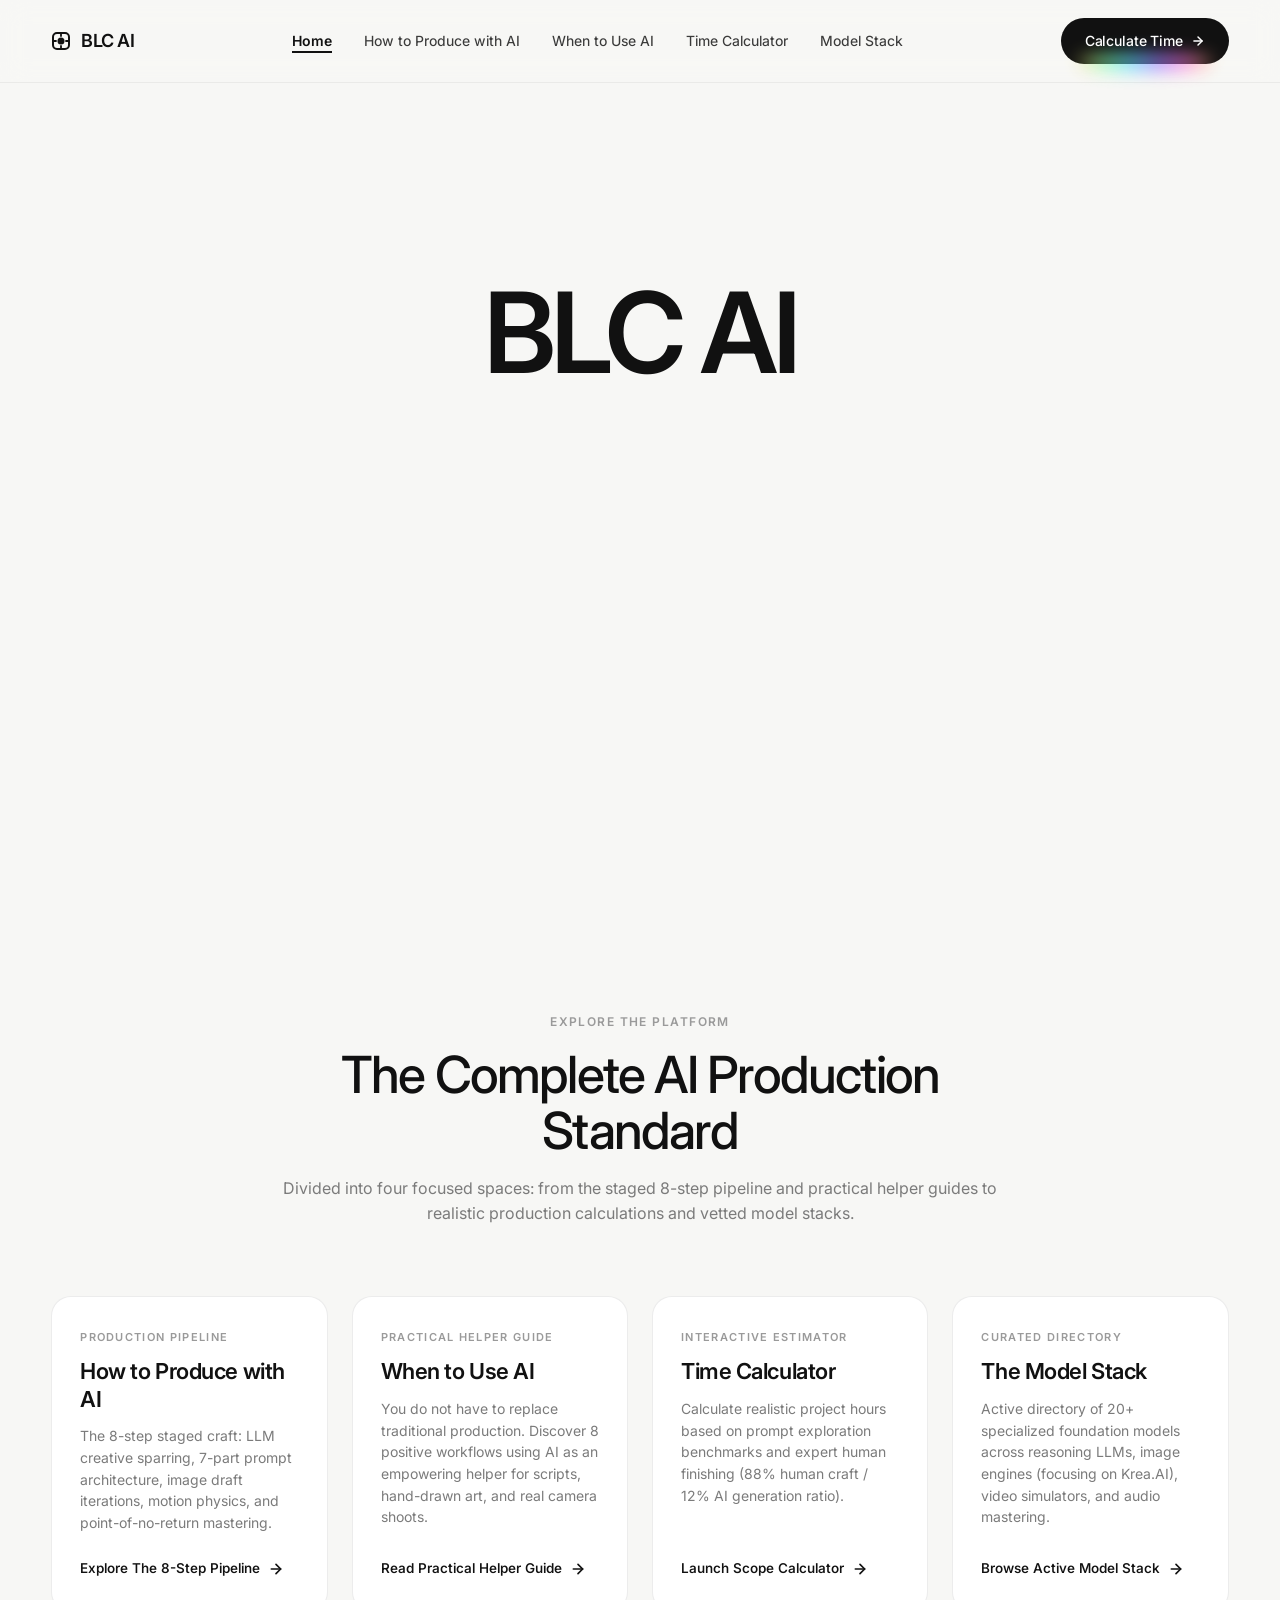
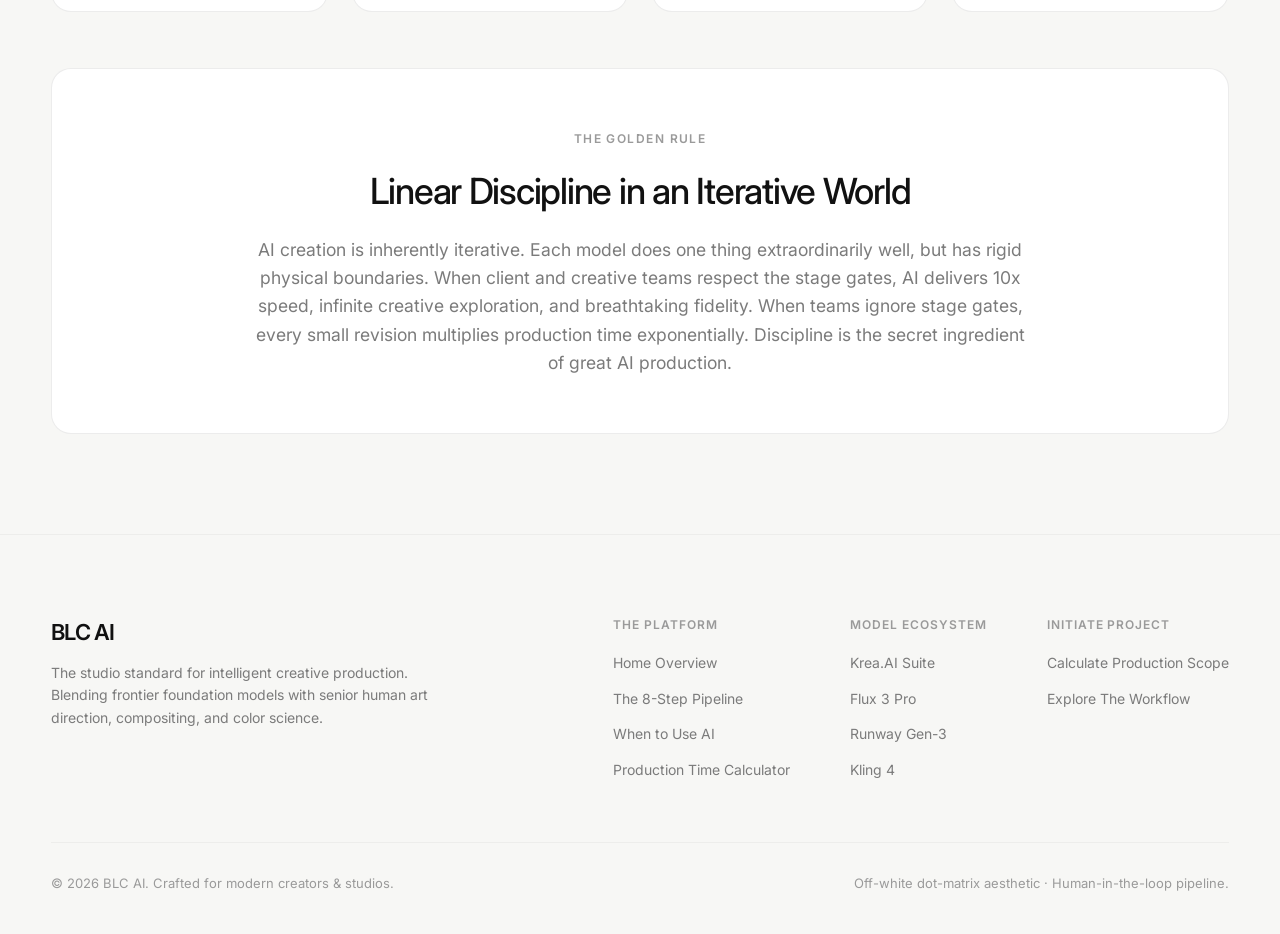
==== index.html @ 45253552 "Create index.html" ====
<!DOCTYPE html>
<html lang="en">
<head>
  <meta charset="UTF-8">
  <meta name="viewport" content="width=device-width, initial-scale=1.0">
  <title>BLC AI : Intelligent Commercial & Video Production</title>
  <meta name="description" content="The honest, daily-speak platform for modern AI advertising, image, and video production. Explore our 8-step iterative pipeline, practical helper guide, model stack, and time calculator.">
  
  <!-- Google Fonts: Inter -->
  <link rel="preconnect" href="https://fonts.googleapis.com">
  <link rel="preconnect" href="https://fonts.gstatic.com" crossorigin>
  <link href="https://fonts.googleapis.com/css2?family=Inter:wght@400;500;600;700&display=swap" rel="stylesheet">
  
  <!-- Stylesheet -->
  <link rel="stylesheet" href="style.css">
</head>
<body>

  <!-- Top Sticky Navigation -->
  <nav class="site-nav">
    <div class="container nav-container">
      <a href="index.html" class="brand-link">
        <!-- Minimalist Stylized AI Vector Monogram -->
        <svg class="brand-mark" viewBox="0 0 20 20" fill="none">
          <rect x="2" y="2" width="16" height="16" rx="4" stroke="#111111" stroke-width="2"/>
          <circle cx="10" cy="10" r="3.5" fill="#111111"/>
          <path d="M10 2v3M10 15v3M2 10h3M15 10h3" stroke="#111111" stroke-width="1.8" stroke-linecap="round"/>
        </svg>
        <span>BLC AI</span>
      </a>

      <ul class="nav-links">
        <li><a href="index.html" class="active">Home</a></li>
        <li><a href="how-to-produce.html">How to Produce with AI</a></li>
        <li><a href="when-to-use.html">When to Use AI</a></li>
        <li><a href="time-calculator.html">Time Calculator</a></li>
        <li><a href="model-stack.html">Model Stack</a></li>
      </ul>

      <a href="time-calculator.html" class="pill-cta">
        <span>Calculate Time</span>
        <svg width="14" height="14" viewBox="0 0 24 24" fill="none" stroke="currentColor" stroke-width="2.5" stroke-linecap="round" stroke-linejoin="round">
          <line x1="5" y1="12" x2="19" y2="12"></line>
          <polyline points="12 5 19 12 12 19"></polyline>
        </svg>
      </a>
    </div>
  </nav>

  <!-- =========================================================================
       HERO SECTION : Home Page with Dot-Matrix Canvas
       ========================================================================= -->
  <header class="hero-section" id="hero">
    <div class="container hero-content">
      <!-- Big text in the layout with the name of the website BLC AI -->
      <h1 class="hero-title">BLC AI</h1>

      <!-- Dedicated Animation Container for Dot-Matrix Hands (Rescaled without clipping) -->
      <div class="animation-stage-container">
        <canvas id="dots"></canvas>
      </div>
    </div>
  </header>

  <!-- =========================================================================
       SECTION: PLATFORM PILLARS & INDIVIDUAL SECTIONS DIRECTORY
       ========================================================================= -->
  <main class="home-portals-section">
    <div class="container">
      <div class="section-header">
        <span class="section-tag">Explore The Platform</span>
        <h2 class="section-title">The Complete AI Production Standard</h2>
        <p class="section-lead">
          Divided into four focused spaces: from the staged 8-step pipeline and practical helper guides to realistic production calculations and vetted model stacks.
        </p>
      </div>

      <div class="portal-grid">
        
        <!-- Portal 1: How to Produce with AI -->
        <a href="how-to-produce.html" class="portal-card">
          <div class="portal-card-top">
            <span class="portal-tag">Production Pipeline</span>
            <h3 class="portal-title">How to Produce with AI</h3>
            <p class="portal-desc">
              The 8-step staged craft: LLM creative sparring, 7-part prompt architecture, image draft iterations, motion physics, and point-of-no-return mastering.
            </p>
          </div>
          <div class="portal-link-arrow">
            <span>Explore The 8-Step Pipeline</span>
            <svg width="16" height="16" viewBox="0 0 24 24" fill="none" stroke="currentColor" stroke-width="2.5" stroke-linecap="round" stroke-linejoin="round">
              <line x1="5" y1="12" x2="19" y2="12"></line>
              <polyline points="12 5 19 12 12 19"></polyline>
            </svg>
          </div>
        </a>

        <!-- Portal 2: When to Use AI -->
        <a href="when-to-use.html" class="portal-card">
          <div class="portal-card-top">
            <span class="portal-tag">Practical Helper Guide</span>
            <h3 class="portal-title">When to Use AI</h3>
            <p class="portal-desc">
              You do not have to replace traditional production. Discover 8 positive workflows using AI as an empowering helper for scripts, hand-drawn art, and real camera shoots.
            </p>
          </div>
          <div class="portal-link-arrow">
            <span>Read Practical Helper Guide</span>
            <svg width="16" height="16" viewBox="0 0 24 24" fill="none" stroke="currentColor" stroke-width="2.5" stroke-linecap="round" stroke-linejoin="round">
              <line x1="5" y1="12" x2="19" y2="12"></line>
              <polyline points="12 5 19 12 12 19"></polyline>
            </svg>
          </div>
        </a>

        <!-- Portal 3: Time Calculator -->
        <a href="time-calculator.html" class="portal-card">
          <div class="portal-card-top">
            <span class="portal-tag">Interactive Estimator</span>
            <h3 class="portal-title">Time Calculator</h3>
            <p class="portal-desc">
              Calculate realistic project hours based on prompt exploration benchmarks and expert human finishing (88% human craft / 12% AI generation ratio).
            </p>
          </div>
          <div class="portal-link-arrow">
            <span>Launch Scope Calculator</span>
            <svg width="16" height="16" viewBox="0 0 24 24" fill="none" stroke="currentColor" stroke-width="2.5" stroke-linecap="round" stroke-linejoin="round">
              <line x1="5" y1="12" x2="19" y2="12"></line>
              <polyline points="12 5 19 12 12 19"></polyline>
            </svg>
          </div>
        </a>

        <!-- Portal 4: Model Stack -->
        <a href="model-stack.html" class="portal-card">
          <div class="portal-card-top">
            <span class="portal-tag">Curated Directory</span>
            <h3 class="portal-title">The Model Stack</h3>
            <p class="portal-desc">
              Active directory of 20+ specialized foundation models across reasoning LLMs, image engines (focusing on Krea.AI), video simulators, and audio mastering.
            </p>
          </div>
          <div class="portal-link-arrow">
            <span>Browse Active Model Stack</span>
            <svg width="16" height="16" viewBox="0 0 24 24" fill="none" stroke="currentColor" stroke-width="2.5" stroke-linecap="round" stroke-linejoin="round">
              <line x1="5" y1="12" x2="19" y2="12"></line>
              <polyline points="12 5 19 12 12 19"></polyline>
            </svg>
          </div>
        </a>

      </div>

      <!-- The Core Philosophy -->
      <div class="philosophy-card" style="margin-top: 56px;">
        <span class="section-tag">The Golden Rule</span>
        <h3 class="philosophy-title">Linear Discipline in an Iterative World</h3>
        <p class="philosophy-text">
          AI creation is inherently iterative. Each model does one thing extraordinarily well, but has rigid physical boundaries. 
          When client and creative teams respect the stage gates, AI delivers 10x speed, infinite creative exploration, and breathtaking fidelity. 
          When teams ignore stage gates, every small revision multiplies production time exponentially. 
          Discipline is the secret ingredient of great AI production.
        </p>
      </div>
    </div>
  </main>

  <!-- =========================================================================
       FOOTER
       ========================================================================= -->
  <footer class="site-footer">
    <div class="container">
      <div class="footer-top">
        <div class="footer-brand-col">
          <h4 class="footer-brand-title">BLC AI</h4>
          <p class="footer-brand-desc">
            The studio standard for intelligent creative production. 
            Blending frontier foundation models with senior human art direction, compositing, and color science.
          </p>
        </div>

        <div class="footer-links-col">
          <div>
            <div class="link-group-title">The Platform</div>
            <ul class="footer-nav-list">
              <li><a href="index.html">Home Overview</a></li>
              <li><a href="how-to-produce.html">The 8-Step Pipeline</a></li>
              <li><a href="when-to-use.html">When to Use AI</a></li>
              <li><a href="time-calculator.html">Production Time Calculator</a></li>
            </ul>
          </div>

          <div>
            <div class="link-group-title">Model Ecosystem</div>
            <ul class="footer-nav-list">
              <li><a href="model-stack.html">Krea.AI Suite</a></li>
              <li><a href="model-stack.html">Flux 3 Pro</a></li>
              <li><a href="model-stack.html">Runway Gen-3</a></li>
              <li><a href="model-stack.html">Kling 4</a></li>
            </ul>
          </div>

          <div>
            <div class="link-group-title">Initiate Project</div>
            <ul class="footer-nav-list">
              <li><a href="time-calculator.html">Calculate Production Scope</a></li>
              <li><a href="how-to-produce.html">Explore The Workflow</a></li>
            </ul>
          </div>
        </div>
      </div>

      <div class="footer-bottom">
        <div>&copy; 2026 BLC AI. Crafted for modern creators & studios.</div>
        <div>Off-white dot-matrix aesthetic · Human-in-the-loop pipeline.</div>
      </div>
    </div>
  </footer>

  <!-- Scripts -->
  <script src="dot-matrix.js"></script>
  <script src="app.js"></script>
</body>
</html>
---- style.css ----
/* ==========================================================================
   BLC AI — Design System & Stylesheet
   Extracted from Kindred Design Tokens & Dot-Matrix LED Scanline Aesthetic
   ========================================================================== */

:root {
  --bg: #f7f7f5;
  --ink: #111111;
  --mute: #9a9a9a;
  --sub: #7b7b7b;
  --card-bg: #ffffff;
  --card-subtle: #f0f0ee;
  --card-border: rgba(17, 17, 17, 0.08);
  --border-light: rgba(17, 17, 17, 0.04);
  --accent-dark: #0d0d0d;
  --pill-glow: linear-gradient(90deg, #ffcf5a, #7dffa8, #5ad7ff, #9b7bff, #ff6fd8, #ffb36b);
  --font-sans: 'Inter', -apple-system, BlinkMacSystemFont, 'Segoe UI', Roboto, sans-serif;
  --font-mono: 'JetBrains Mono', 'SF Mono', Consolas, monospace;
}

* {
  box-sizing: border-box;
  margin: 0;
  padding: 0;
}

html {
  scroll-behavior: smooth;
  font-size: 16px;
  background-color: var(--bg);
  color: var(--ink);
}

body {
  font-family: var(--font-sans);
  background-color: var(--bg);
  color: var(--ink);
  line-height: 1.6;
  -webkit-font-smoothing: antialiased;
  -moz-osx-font-smoothing: grayscale;
  overflow-x: hidden;
}

/* ==========================================================================
   Typography & Shared Elements
   ========================================================================== */

h1, h2, h3, h4 {
  font-weight: 500;
  letter-spacing: -0.035em;
  color: var(--ink);
}

p {
  color: var(--sub);
  font-size: 1.05rem;
  line-height: 1.65;
}

a {
  color: inherit;
  text-decoration: none;
  transition: color 0.2s ease;
}

.container {
  width: min(92vw, 1200px);
  margin: 0 auto;
  position: relative;
  z-index: 2;
}

.section-padding {
  padding: clamp(80px, 10vw, 140px) 0;
}

.section-header {
  max-width: 760px;
  margin: 0 auto clamp(40px, 6vw, 70px);
  text-align: center;
}

.section-tag {
  display: inline-block;
  font-size: 12px;
  font-weight: 600;
  letter-spacing: 0.12em;
  text-transform: uppercase;
  color: var(--mute);
  margin-bottom: 14px;
}

.section-title {
  font-size: clamp(32px, 4vw, 54px);
  line-height: 1.1;
  margin-bottom: 18px;
}

.section-lead {
  font-size: clamp(16px, 1.25vw, 19px);
  color: var(--sub);
  line-height: 1.55;
}

/* Rainbow Pill CTA (Kindred Spec) */
.pill-cta {
  position: relative;
  display: inline-flex;
  align-items: center;
  justify-content: center;
  gap: 8px;
  background: var(--ink);
  color: #ffffff;
  padding: 12px 24px;
  border-radius: 999px;
  font-size: 14px;
  font-weight: 500;
  letter-spacing: -0.01em;
  cursor: pointer;
  border: none;
  transition: transform 0.25s cubic-bezier(0.2, 0.8, 0.2, 1), background-color 0.2s ease;
  z-index: 1;
}

.pill-cta::before {
  content: '';
  position: absolute;
  left: 10%;
  right: 10%;
  bottom: -6px;
  height: 16px;
  border-radius: 50%;
  background: var(--pill-glow);
  filter: blur(9px);
  opacity: 0.85;
  transition: all 0.3s cubic-bezier(0.2, 0.8, 0.2, 1);
  z-index: -1;
}

.pill-cta:hover {
  transform: translateY(-1.5px);
  color: #ffffff;
}

.pill-cta:hover::before {
  opacity: 1;
  filter: blur(12px);
  bottom: -9px;
}

.pill-cta-secondary {
  display: inline-flex;
  align-items: center;
  gap: 8px;
  background: rgba(255, 255, 255, 0.7);
  backdrop-filter: blur(8px);
  color: var(--ink);
  padding: 11px 22px;
  border-radius: 999px;
  font-size: 14px;
  font-weight: 500;
  border: 1px solid var(--card-border);
  transition: all 0.2s ease;
}

.pill-cta-secondary:hover {
  background: #ffffff;
  border-color: rgba(17, 17, 17, 0.2);
  transform: translateY(-1px);
}

/* ==========================================================================
   Navigation Bar
   ========================================================================== */

.site-nav {
  position: sticky;
  top: 0;
  left: 0;
  width: 100%;
  background: rgba(247, 247, 245, 0.88);
  backdrop-filter: blur(14px);
  -webkit-backdrop-filter: blur(14px);
  z-index: 100;
  border-bottom: 1px solid rgba(17, 17, 17, 0.05);
  padding: 18px 0;
}

.nav-container {
  display: flex;
  align-items: center;
  justify-content: space-between;
}

.brand-link {
  display: flex;
  align-items: center;
  gap: 10px;
  font-size: 18px;
  font-weight: 600;
  letter-spacing: -0.03em;
  color: var(--ink);
}

.brand-mark {
  width: 20px;
  height: 20px;
}

.nav-links {
  display: flex;
  align-items: center;
  gap: clamp(20px, 2.5vw, 36px);
  list-style: none;
}

.nav-links a {
  font-size: 14px;
  color: #3a3a3a;
  font-weight: 450;
  transition: color 0.2s ease;
  position: relative;
}

.nav-links a:hover {
  color: var(--ink);
}

.nav-links a.active {
  color: var(--ink);
  font-weight: 600;
  border-bottom: 2px solid var(--ink);
  padding-bottom: 2px;
}

/* ==========================================================================
   Hero Section & Canvas Halftone
   ========================================================================== */

.hero-section {
  position: relative;
  min-height: calc(100vh - 75px);
  display: flex;
  flex-direction: column;
  justify-content: center;
  align-items: center;
  overflow: hidden;
  padding: clamp(40px, 6vh, 80px) 0;
}

.hero-content {
  position: relative;
  z-index: 3;
  text-align: center;
  width: 100%;
  max-width: 1040px;
  margin: 0 auto;
  padding: 10px 16px 0;
  display: flex;
  flex-direction: column;
  align-items: center;
}

.hero-title {
  font-size: clamp(54px, 9vw, 112px);
  font-weight: 600;
  letter-spacing: -0.045em;
  line-height: 0.95;
  margin-bottom: 24px;
  color: var(--ink);
}

.hero-title .title-accent {
  color: var(--ink);
  display: block;
}

.hero-title .title-light {
  color: var(--mute);
  font-weight: 400;
}

.hero-subtitle-container {
  width: 100%;
  max-width: 660px;
  margin: 0 auto 10px;
  padding: 0 12px;
}

.hero-subtitle {
  font-size: clamp(15px, 1.2vw, 18px);
  color: var(--sub);
  line-height: 1.55;
  margin: 0 auto;
}

/* Dedicated Animation Stage Container */
.animation-stage-container {
  width: 100%;
  max-width: 960px;
  height: clamp(210px, 34vh, 360px);
  position: relative;
  margin: 8px auto 0;
  overflow: hidden;
}

.animation-stage-container canvas#dots {
  position: absolute;
  inset: 0;
  width: 100%;
  height: 100%;
  display: block;
  pointer-events: none;
}

/* ==========================================================================
   Partner & Tool Logos Strip
   ========================================================================== */

.partner-bar {
  width: 100%;
  padding: clamp(24px, 4vh, 48px) 0;
  border-top: 1px solid var(--border-light);
  border-bottom: 1px solid var(--border-light);
  margin-top: auto;
  position: relative;
  z-index: 3;
  background: rgba(247, 247, 245, 0.7);
  backdrop-filter: blur(8px);
}

.partner-inner {
  display: flex;
  align-items: center;
  justify-content: center;
  flex-wrap: wrap;
  gap: clamp(24px, 4.5vw, 60px);
}

.partner-logo-item {
  display: flex;
  align-items: center;
  gap: 8px;
  font-size: 14px;
  font-weight: 500;
  letter-spacing: -0.01em;
  color: var(--mute);
  transition: color 0.2s ease;
}

.partner-logo-item:hover {
  color: var(--ink);
}

.partner-logo-item svg {
  opacity: 0.8;
}

/* ==========================================================================
   Section: HOW TO PRODUCE WITH AI (8 Steps)
   ========================================================================== */

.workflow-video-container {
  width: 100%;
  max-width: 960px;
  margin: 0 auto clamp(28px, 4.5vw, 48px);
  border-radius: 20px;
  overflow: hidden;
  box-shadow: 0 20px 48px rgba(0, 0, 0, 0.08);
  border: 1px solid var(--card-border);
  background: #0d0d0d;
}

.workflow-video-player {
  width: 100%;
  height: auto;
  max-height: 560px;
  display: block;
  background: #000000;
  outline: none;
}

.workflow-timeline {
  display: flex;
  flex-direction: column;
  gap: 36px;
  margin-top: 40px;
}

.step-card {
  background: var(--card-bg);
  border: 1px solid var(--card-border);
  border-radius: 20px;
  padding: clamp(28px, 4vw, 44px);
  position: relative;
  transition: box-shadow 0.3s ease, border-color 0.3s ease;
}

.step-card:hover {
  box-shadow: 0 20px 40px rgba(0, 0, 0, 0.04);
  border-color: rgba(17, 17, 17, 0.14);
}

.step-header {
  display: flex;
  align-items: flex-start;
  justify-content: space-between;
  margin-bottom: 16px;
  flex-wrap: wrap;
  gap: 12px;
}

.step-meta {
  display: flex;
  align-items: center;
  gap: 12px;
}

.step-num {
  font-family: var(--font-mono);
  font-size: 13px;
  font-weight: 600;
  padding: 4px 10px;
  background: var(--card-subtle);
  color: var(--ink);
  border-radius: 6px;
}

.step-stage-tag {
  font-size: 12.5px;
  font-weight: 500;
  color: var(--sub);
  text-transform: uppercase;
  letter-spacing: 0.05em;
}

.step-title {
  font-size: clamp(22px, 2.4vw, 30px);
  margin-bottom: 14px;
  color: var(--ink);
}

.step-desc {
  font-size: 1.05rem;
  color: var(--sub);
  margin-bottom: 24px;
  max-width: 900px;
}

.step-models-box {
  background: var(--bg);
  border: 1px solid var(--border-light);
  border-radius: 12px;
  padding: 18px 22px;
  margin-bottom: 20px;
}

.box-label {
  font-size: 12px;
  font-weight: 600;
  text-transform: uppercase;
  letter-spacing: 0.08em;
  color: var(--mute);
  margin-bottom: 12px;
  display: block;
}

.model-pill-grid {
  display: flex;
  flex-wrap: wrap;
  gap: 10px;
}

.model-chip {
  display: inline-flex;
  align-items: center;
  gap: 6px;
  font-size: 13px;
  font-weight: 500;
  background: #ffffff;
  border: 1px solid var(--card-border);
  padding: 6px 12px;
  border-radius: 999px;
  color: var(--ink);
}

.model-chip .tag-provider {
  font-size: 11px;
  color: var(--mute);
}

.checkpoint-banner {
  display: flex;
  align-items: center;
  gap: 10px;
  padding: 12px 18px;
  border-radius: 10px;
  font-size: 13.5px;
  font-weight: 500;
  background: #f4fbf7;
  border: 1px solid #c7eed9;
  color: #1b633e;
}

/* Step 8: The Point of No Return Card */
.step-card.point-of-no-return {
  background: #0f0f0f;
  color: #f7f7f5;
  border: 1px solid #262626;
  box-shadow: 0 24px 60px rgba(0, 0, 0, 0.25);
}

.step-card.point-of-no-return .step-title {
  color: #ffffff;
}

.step-card.point-of-no-return .step-desc {
  color: #a3a3a3;
}

.step-card.point-of-no-return .step-num {
  background: #222;
  color: #ff5c5c;
  border: 1px solid #441111;
}

.step-card.point-of-no-return .step-stage-tag {
  color: #ff7878;
}

.step-card.point-of-no-return .step-models-box {
  background: #181818;
  border-color: #2b2b2b;
}

.step-card.point-of-no-return .box-label {
  color: #888888;
}

.step-card.point-of-no-return .model-chip {
  background: #242424;
  border-color: #383838;
  color: #f0f0ee;
}

.step-card.point-of-no-return .model-chip .tag-provider {
  color: #999;
}

.danger-checkpoint-banner {
  display: flex;
  align-items: flex-start;
  gap: 12px;
  padding: 16px 20px;
  border-radius: 12px;
  font-size: 14px;
  background: rgba(239, 68, 68, 0.12);
  border: 1px solid rgba(239, 68, 68, 0.35);
  color: #fca5a5;
  line-height: 1.5;
}

.danger-checkpoint-banner strong {
  color: #ffffff;
}

/* Philosophy Banner */
.philosophy-card {
  margin-top: 50px;
  background: #ffffff;
  border: 1px solid var(--card-border);
  border-radius: 20px;
  padding: clamp(32px, 5vw, 56px);
  text-align: center;
}

.philosophy-title {
  font-size: clamp(24px, 3vw, 36px);
  margin-bottom: 16px;
}

.philosophy-text {
  max-width: 780px;
  margin: 0 auto;
  font-size: 1.1rem;
  color: var(--sub);
  line-height: 1.6;
}

/* ==========================================================================
   Prompt Architecture Formula & Interactive Sandbox
   ========================================================================== */

/* ==========================================================================
   Prompt Architecture Formula & Interactive 7-Part Input Builder
   ========================================================================== */

.prompt-sandbox-box {
  background: #ffffff;
  border: 1px solid var(--card-border);
  border-radius: 18px;
  padding: clamp(20px, 3vw, 32px);
  margin-top: 24px;
}

.prompt-builder-header {
  display: flex;
  justify-content: space-between;
  align-items: center;
  flex-wrap: wrap;
  gap: 12px;
  margin-bottom: 20px;
}

.prompt-builder-actions {
  display: flex;
  gap: 10px;
}

.prompt-mini-btn {
  background: var(--bg);
  border: 1px solid var(--card-border);
  padding: 6px 14px;
  border-radius: 999px;
  font-size: 12.5px;
  font-weight: 500;
  color: var(--ink);
  cursor: pointer;
  transition: all 0.2s ease;
}

.prompt-mini-btn:hover {
  background: #ffffff;
  border-color: var(--ink);
}

.prompt-form-grid {
  display: grid;
  grid-template-columns: repeat(auto-fit, minmax(280px, 1fr));
  gap: 16px;
  margin-bottom: 22px;
}

.prompt-field-group {
  display: flex;
  flex-direction: column;
  gap: 6px;
}

.prompt-field-group.full-width {
  grid-column: 1 / -1;
}

.prompt-label {
  font-size: 12.5px;
  font-weight: 600;
  color: var(--ink);
  display: flex;
  align-items: center;
  gap: 6px;
}

.prompt-label-num {
  font-family: var(--font-mono);
  font-size: 11px;
  background: var(--card-subtle);
  padding: 2px 6px;
  border-radius: 4px;
  color: var(--sub);
}

.prompt-input {
  width: 100%;
  background: var(--bg);
  border: 1px solid var(--card-border);
  border-radius: 10px;
  padding: 10px 14px;
  font-size: 13.5px;
  font-family: var(--font-sans);
  color: var(--ink);
  outline: none;
  transition: border-color 0.2s ease, background-color 0.2s ease, box-shadow 0.2s ease;
}

.prompt-input:focus {
  background: #ffffff;
  border-color: var(--ink);
  box-shadow: 0 0 0 3px rgba(17, 17, 17, 0.06);
}

.prompt-input::placeholder {
  color: var(--mute);
  font-size: 13px;
}

.master-prompt-container {
  margin-top: 20px;
  background: #0d0d0d;
  border-radius: 14px;
  padding: 22px;
  color: #f0f0ee;
}

.master-prompt-head {
  display: flex;
  align-items: center;
  justify-content: space-between;
  margin-bottom: 14px;
}

.master-prompt-head span {
  font-size: 11.5px;
  font-family: var(--font-mono);
  color: #888;
  letter-spacing: 0.06em;
  text-transform: uppercase;
}

.prompt-output-box {
  font-family: var(--font-mono);
  font-size: 14px;
  line-height: 1.7;
  color: #e5e5e5;
  word-break: break-word;
  min-height: 60px;
}

.prompt-empty-hint {
  color: #666666;
  font-style: italic;
  font-family: var(--font-sans);
  font-size: 13.5px;
}

.tok-media { color: #7dffa8; }
.tok-subj { color: #5ad7ff; }
.tok-act { color: #ffcf5a; }
.tok-loc { color: #ffb36b; }
.tok-light { color: #ff6fd8; }
.tok-cam { color: #9b7bff; }
.tok-style { color: #a3a3a3; }

/* ==========================================================================
   Section: WHEN TO USE AI (Helper & Creative Companion Cards)
   ========================================================================== */

.helper-grid {
  display: grid;
  grid-template-columns: repeat(auto-fit, minmax(340px, 1fr));
  gap: 24px;
  margin-top: 30px;
}

.helper-card {
  background: #ffffff;
  border: 1px solid var(--card-border);
  border-radius: 18px;
  padding: 30px 26px;
  display: flex;
  flex-direction: column;
  justify-content: space-between;
  transition: transform 0.25s ease, box-shadow 0.25s ease;
}

.helper-card:hover {
  transform: translateY(-3px);
  box-shadow: 0 16px 36px rgba(0, 0, 0, 0.05);
}

.helper-top {
  margin-bottom: 18px;
}

.helper-stage-badge {
  display: inline-block;
  font-family: var(--font-mono);
  font-size: 11px;
  font-weight: 600;
  text-transform: uppercase;
  letter-spacing: 0.08em;
  padding: 4px 10px;
  border-radius: 6px;
  background: var(--card-subtle);
  color: var(--ink);
  margin-bottom: 12px;
}

.helper-title {
  font-size: 20px;
  line-height: 1.3;
  margin-bottom: 12px;
  color: var(--ink);
}

.helper-desc {
  font-size: 0.98rem;
  color: var(--sub);
  line-height: 1.6;
  margin-bottom: 18px;
}

.helper-example-box {
  background: var(--bg);
  border: 1px solid var(--card-border);
  border-radius: 12px;
  padding: 16px;
  margin-top: auto;
}

.helper-example-head {
  display: flex;
  justify-content: space-between;
  align-items: center;
  margin-bottom: 8px;
}

.helper-example-label {
  font-size: 11px;
  font-weight: 600;
  text-transform: uppercase;
  letter-spacing: 0.06em;
  color: var(--mute);
}

.helper-copy-btn {
  background: none;
  border: none;
  color: var(--ink);
  font-size: 11.5px;
  font-weight: 500;
  cursor: pointer;
  padding: 2px 6px;
  border-radius: 4px;
  transition: background 0.2s;
}

.helper-copy-btn:hover {
  background: var(--card-subtle);
}

.helper-prompt-snippet {
  font-family: var(--font-mono);
  font-size: 12px;
  color: #333333;
  line-height: 1.55;
  word-break: break-word;
}

/* ==========================================================================
   Section: AI PRODUCTION TIME CALCULATOR
   ========================================================================== */

.calc-board {
  background: #ffffff;
  border: 1px solid var(--card-border);
  border-radius: 24px;
  padding: clamp(32px, 5vw, 64px);
  box-shadow: 0 20px 60px rgba(0, 0, 0, 0.03);
}

.calc-grid {
  display: grid;
  grid-template-columns: 1.1fr 1fr;
  gap: clamp(32px, 5vw, 60px);
  align-items: start;
}

.calc-inputs-column {
  display: flex;
  flex-direction: column;
  gap: 32px;
}

.calc-input-group {
  display: flex;
  flex-direction: column;
  gap: 12px;
}

.calc-label-row {
  display: flex;
  justify-content: space-between;
  align-items: baseline;
}

.calc-label {
  font-size: 15px;
  font-weight: 500;
  color: var(--ink);
}

.calc-val-badge {
  font-family: var(--font-mono);
  font-size: 14px;
  font-weight: 600;
  color: var(--ink);
  background: var(--bg);
  padding: 4px 12px;
  border-radius: 999px;
  border: 1px solid var(--card-border);
}

/* Custom Range Slider */
input[type="range"] {
  -webkit-appearance: none;
  appearance: none;
  width: 100%;
  height: 6px;
  border-radius: 3px;
  background: #e5e5e5;
  outline: none;
}

input[type="range"]::-webkit-slider-thumb {
  -webkit-appearance: none;
  appearance: none;
  width: 22px;
  height: 22px;
  border-radius: 50%;
  background: #111111;
  cursor: pointer;
  box-shadow: 0 2px 6px rgba(0, 0, 0, 0.25);
  transition: transform 0.15s ease;
}

input[type="range"]::-webkit-slider-thumb:hover {
  transform: scale(1.15);
}

.tier-toggle-wrap {
  display: grid;
  grid-template-columns: 1fr 1fr;
  gap: 12px;
  margin-top: 4px;
}

.tier-radio-card {
  border: 1px solid var(--card-border);
  background: var(--bg);
  border-radius: 12px;
  padding: 14px;
  cursor: pointer;
  transition: all 0.2s ease;
  display: flex;
  flex-direction: column;
  gap: 4px;
}

.tier-radio-card input {
  display: none;
}

.tier-radio-card:has(input:checked) {
  border-color: var(--ink);
  background: #ffffff;
  box-shadow: 0 4px 12px rgba(0, 0, 0, 0.05);
}

.tier-title {
  font-size: 13.5px;
  font-weight: 600;
  color: var(--ink);
}

.tier-desc {
  font-size: 11.5px;
  color: var(--sub);
}

/* Calculator Outputs Display */
.calc-results-column {
  background: var(--bg);
  border: 1px solid var(--card-border);
  border-radius: 20px;
  padding: clamp(24px, 4vw, 36px);
  display: flex;
  flex-direction: column;
  gap: 24px;
}

.calc-stats-row {
  display: grid;
  grid-template-columns: 1fr 1fr;
  gap: 16px;
}

.stat-box {
  background: #ffffff;
  border: 1px solid var(--card-border);
  border-radius: 14px;
  padding: 18px;
}

.stat-label {
  font-size: 12px;
  font-weight: 500;
  color: var(--sub);
  margin-bottom: 6px;
  display: block;
}

.stat-num {
  font-size: 28px;
  font-weight: 600;
  letter-spacing: -0.03em;
  color: var(--ink);
}

.stat-num-total {
  font-size: 34px;
  color: var(--ink);
}

.craft-ratio-card {
  background: #ffffff;
  border: 1px solid var(--card-border);
  border-radius: 14px;
  padding: 18px;
}

.craft-ratio-header {
  display: flex;
  justify-content: space-between;
  align-items: center;
  font-size: 12.5px;
  font-weight: 600;
  margin-bottom: 10px;
}

.craft-ratio-bar {
  display: flex;
  height: 8px;
  border-radius: 4px;
  overflow: hidden;
  background: #e2e2e0;
}

.bar-craft {
  background: #111111;
  transition: width 0.3s ease;
}

.bar-ai {
  background: #5ad7ff;
  transition: width 0.3s ease;
}

.craft-note {
  font-size: 11.5px;
  color: var(--sub);
  margin-top: 8px;
  line-height: 1.4;
}

/* Traditional Comparison Box */
.traditional-comp-box {
  background: #ffffff;
  border: 1px solid var(--card-border);
  border-radius: 14px;
  padding: 18px;
  display: flex;
  flex-direction: column;
  gap: 10px;
}

.comp-item {
  display: flex;
  justify-content: space-between;
  align-items: baseline;
  font-size: 13px;
  border-bottom: 1px solid var(--border-light);
  padding-bottom: 8px;
}

.comp-item:last-child {
  border-bottom: none;
  padding-bottom: 0;
  flex-direction: column;
  gap: 4px;
}

.comp-label {
  color: var(--sub);
}

.comp-val {
  font-weight: 600;
  color: var(--ink);
}

.comp-val.highlight {
  color: #16a34a;
}

.comp-desc {
  font-size: 12px;
  color: var(--sub);
  line-height: 1.4;
}

/* ==========================================================================
   Section: MODEL DIRECTORY
   ========================================================================== */

.model-tabs-bar {
  display: flex;
  justify-content: center;
  gap: 8px;
  flex-wrap: wrap;
  margin-bottom: 36px;
}

.model-tab-btn {
  background: #ffffff;
  border: 1px solid var(--card-border);
  padding: 8px 18px;
  border-radius: 999px;
  font-size: 13.5px;
  font-weight: 500;
  color: var(--sub);
  cursor: pointer;
  transition: all 0.2s ease;
}

.model-tab-btn:hover {
  color: var(--ink);
  border-color: rgba(17, 17, 17, 0.2);
}

.model-tab-btn.active {
  background: var(--ink);
  color: #ffffff;
  border-color: var(--ink);
}

.models-grid {
  display: grid;
  grid-template-columns: repeat(auto-fill, minmax(280px, 1fr));
  gap: 20px;
}

.model-item {
  background: #ffffff;
  border: 1px solid var(--card-border);
  border-radius: 16px;
  padding: 22px;
  display: flex;
  flex-direction: column;
  justify-content: space-between;
  gap: 16px;
  transition: transform 0.2s ease, border-color 0.2s ease;
}

.model-item:hover {
  transform: translateY(-2px);
  border-color: rgba(17, 17, 17, 0.2);
}

.model-item-top {
  display: flex;
  justify-content: space-between;
  align-items: flex-start;
}

.model-name {
  font-size: 17px;
  font-weight: 600;
  color: var(--ink);
  margin-bottom: 4px;
}

.model-creator {
  font-size: 12px;
  color: var(--mute);
}

.category-tag {
  font-size: 11px;
  font-weight: 600;
  text-transform: uppercase;
  padding: 3px 8px;
  border-radius: 6px;
  background: var(--bg);
  color: var(--sub);
}

.model-desc {
  font-size: 13.5px;
  color: var(--sub);
  line-height: 1.5;
}

.model-spec-row {
  display: flex;
  align-items: center;
  justify-content: space-between;
  font-size: 12px;
  border-top: 1px solid var(--border-light);
  padding-top: 12px;
  color: var(--mute);
}

.spec-val {
  font-weight: 500;
  color: var(--ink);
}

/* ==========================================================================
   Footer
   ========================================================================== */

.site-footer {
  border-top: 1px solid var(--border-light);
  padding: 80px 0 40px;
  background: var(--bg);
}

.footer-top {
  display: flex;
  justify-content: space-between;
  align-items: flex-start;
  flex-wrap: wrap;
  gap: 40px;
  margin-bottom: 60px;
}

.footer-brand-col {
  max-width: 380px;
}

.footer-brand-title {
  font-size: 22px;
  font-weight: 600;
  margin-bottom: 12px;
}

.footer-brand-desc {
  font-size: 14px;
  color: var(--sub);
  line-height: 1.6;
}

.footer-links-col {
  display: flex;
  gap: clamp(30px, 5vw, 60px);
  flex-wrap: wrap;
}

.link-group-title {
  font-size: 12px;
  font-weight: 600;
  text-transform: uppercase;
  letter-spacing: 0.08em;
  color: var(--mute);
  margin-bottom: 16px;
}

.footer-nav-list {
  list-style: none;
  display: flex;
  flex-direction: column;
  gap: 10px;
}

.footer-nav-list a {
  font-size: 14px;
  color: var(--sub);
}

.footer-nav-list a:hover {
  color: var(--ink);
}

.footer-bottom {
  border-top: 1px solid var(--border-light);
  padding-top: 30px;
  display: flex;
  justify-content: space-between;
  align-items: center;
  flex-wrap: wrap;
  gap: 16px;
  font-size: 13px;
  color: var(--mute);
}

/* ==========================================================================
   Home Section Portals & Inner Page Layouts
   ========================================================================== */

.home-portals-section {
  padding: clamp(60px, 8vw, 100px) 0;
}

.portal-grid {
  display: grid;
  grid-template-columns: repeat(auto-fit, minmax(260px, 1fr));
  gap: 24px;
  margin-top: 36px;
}

.portal-card {
  background: var(--card-bg);
  border: 1px solid var(--card-border);
  border-radius: 20px;
  padding: 32px 28px;
  display: flex;
  flex-direction: column;
  justify-content: space-between;
  transition: all 0.25s ease;
  text-decoration: none;
  color: inherit;
}

.portal-card:hover {
  transform: translateY(-3px);
  border-color: rgba(17, 17, 17, 0.2);
  box-shadow: 0 16px 32px rgba(0, 0, 0, 0.04);
}

.portal-card-top {
  margin-bottom: 24px;
}

.portal-tag {
  font-size: 11px;
  font-weight: 600;
  text-transform: uppercase;
  letter-spacing: 0.12em;
  color: var(--mute);
  margin-bottom: 12px;
  display: block;
}

.portal-title {
  font-size: 22px;
  font-weight: 600;
  letter-spacing: -0.02em;
  line-height: 1.25;
  color: var(--ink);
  margin-bottom: 12px;
}

.portal-desc {
  font-size: 14px;
  color: var(--sub);
  line-height: 1.55;
}

.portal-link-arrow {
  display: inline-flex;
  align-items: center;
  gap: 8px;
  font-size: 13.5px;
  font-weight: 550;
  color: var(--ink);
  margin-top: auto;
}

.portal-link-arrow svg {
  transition: transform 0.2s ease;
}

.portal-card:hover .portal-link-arrow svg {
  transform: translateX(4px);
}

/* Inner Page Header */
.page-intro {
  padding-top: clamp(60px, 8vw, 100px);
  padding-bottom: clamp(30px, 4vw, 50px);
}

.page-intro-header {
  max-width: 820px;
  margin: 0 auto;
  text-align: center;
}

/* Section Navigation / Next Page Banner */
.page-next-banner {
  margin-top: clamp(48px, 6vw, 80px);
  background: var(--card-bg);
  border: 1px solid var(--card-border);
  border-radius: 20px;
  padding: clamp(28px, 4vw, 44px);
  display: flex;
  align-items: center;
  justify-content: space-between;
  gap: 24px;
  flex-wrap: wrap;
}

.page-next-content {
  max-width: 580px;
}

.page-next-tag {
  font-size: 11px;
  font-weight: 600;
  letter-spacing: 0.12em;
  text-transform: uppercase;
  color: var(--mute);
  display: block;
  margin-bottom: 8px;
}

.page-next-title {
  font-size: clamp(20px, 2.4vw, 28px);
  font-weight: 600;
  letter-spacing: -0.02em;
  line-height: 1.2;
  color: var(--ink);
  margin-bottom: 8px;
}

.page-next-desc {
  font-size: 14px;
  color: var(--sub);
  line-height: 1.5;
}

/* ==========================================================================
   Responsive Breakpoints (≤768px)
   ========================================================================== */

@media (max-width: 768px) {
  .nav-container {
    flex-wrap: wrap;
    gap: 12px;
  }

  .nav-links {
    display: flex;
    order: 3;
    width: 100%;
    overflow-x: auto;
    white-space: nowrap;
    gap: 18px;
    padding: 8px 0 4px;
    -webkit-overflow-scrolling: touch;
    scrollbar-width: none;
  }

  .nav-links::-webkit-scrollbar {
    display: none;
  }

  .nav-links a {
    font-size: 13.5px;
  }

  .calc-grid {
    grid-template-columns: 1fr;
  }

  .calc-stats-row {
    grid-template-columns: 1fr;
  }

  .tier-toggle-wrap {
    grid-template-columns: 1fr;
  }

  .step-header {
    flex-direction: column;
  }

  .hero-actions {
    flex-direction: column;
    width: 100%;
  }

  .pill-cta, .pill-cta-secondary {
    width: 100%;
  }

  .page-next-banner {
    flex-direction: column;
    align-items: flex-start;
  }
}
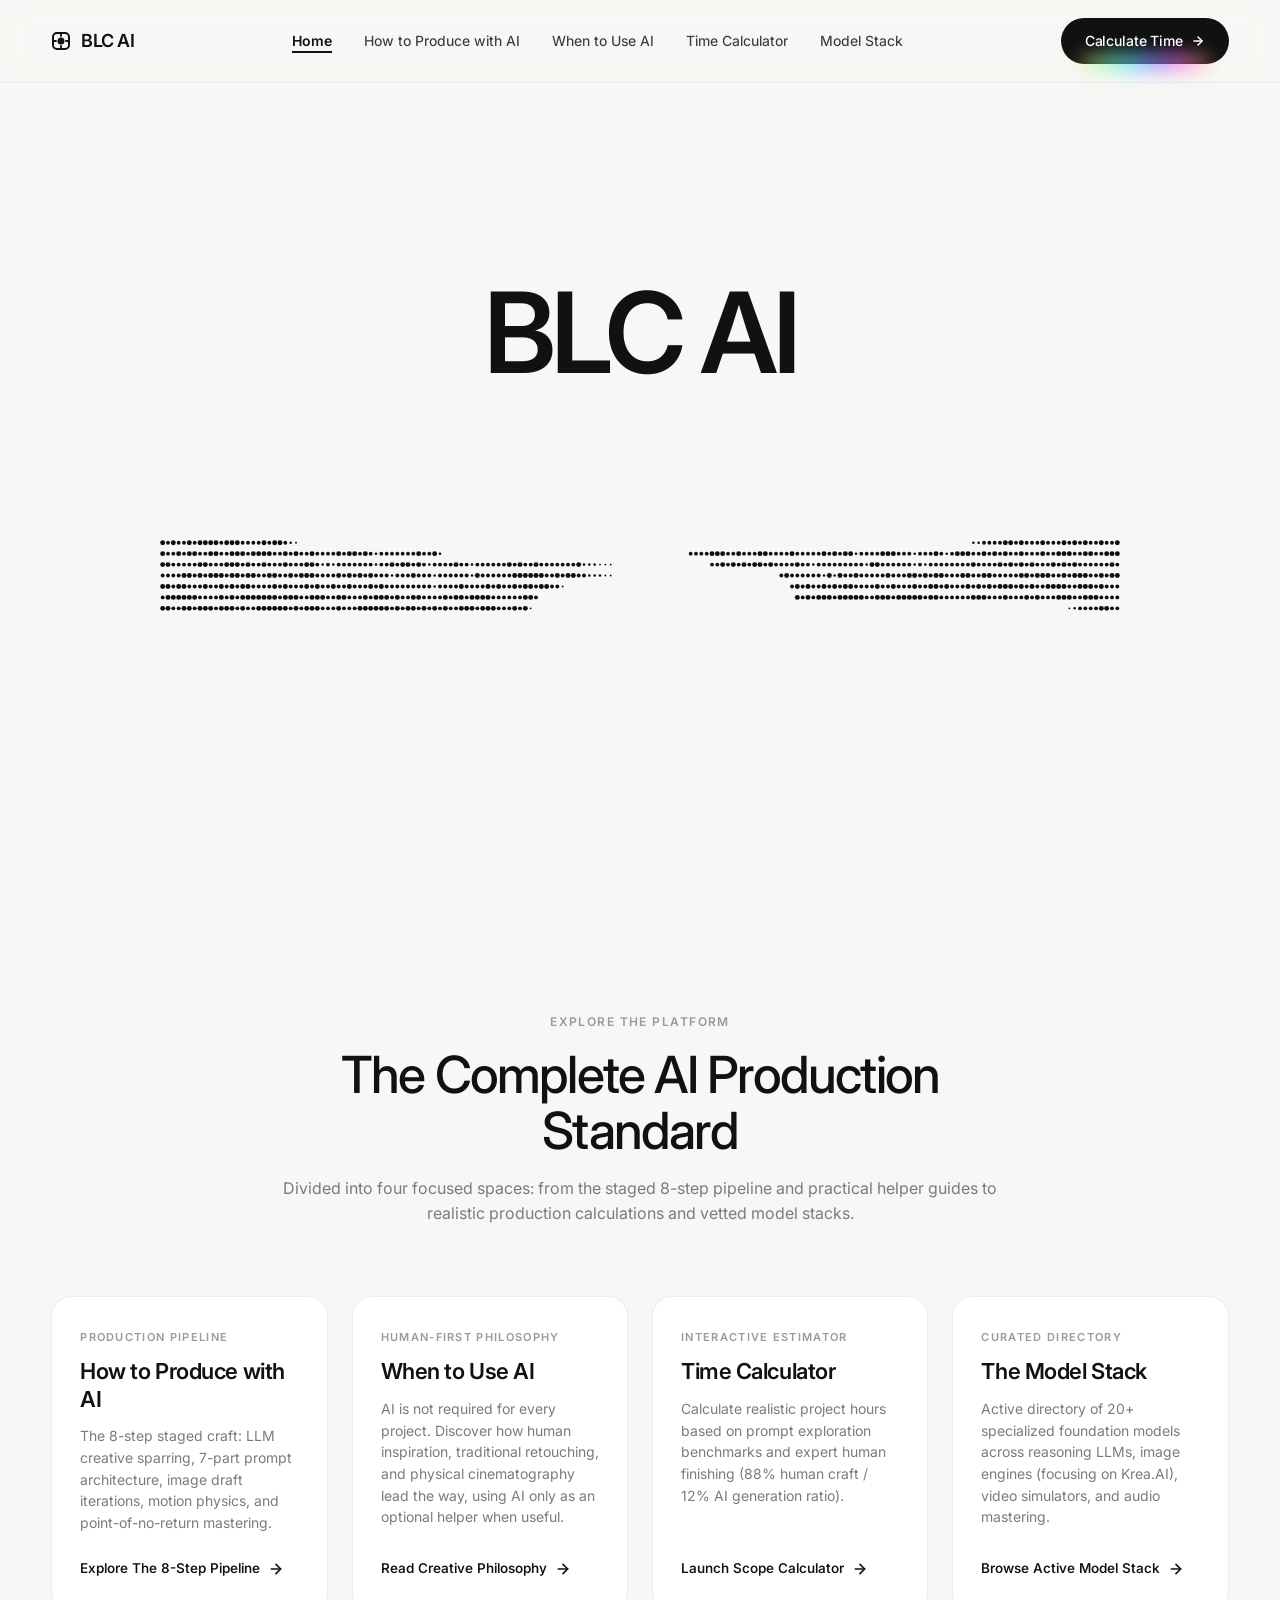
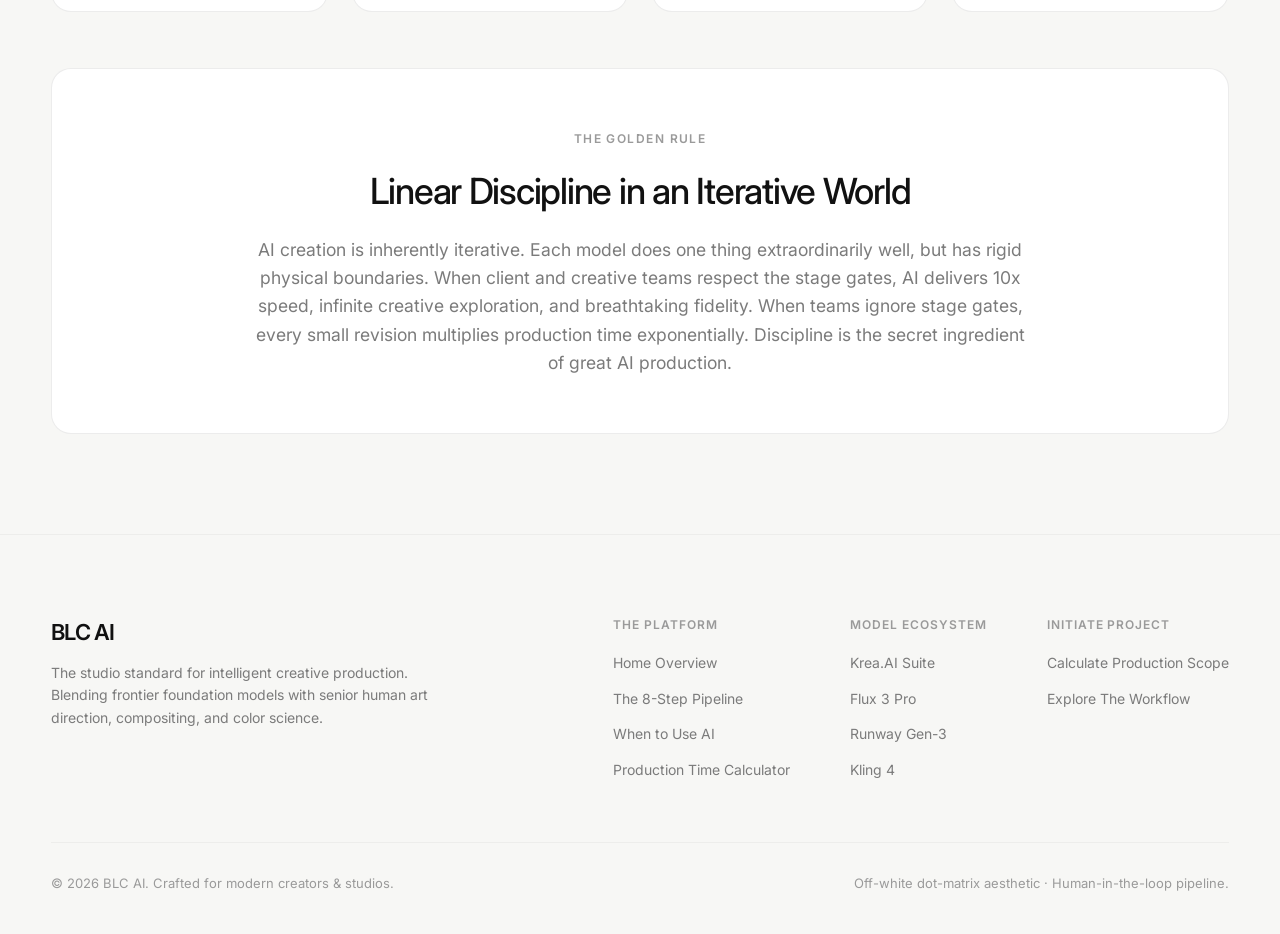
==== commit e7e172ea: "Update index.html" ====
--- a/index.html
+++ b/index.html
@@ -98,14 +98,14 @@
         <!-- Portal 2: When to Use AI -->
         <a href="when-to-use.html" class="portal-card">
           <div class="portal-card-top">
-            <span class="portal-tag">Practical Helper Guide</span>
+            <span class="portal-tag">Human-First Philosophy</span>
             <h3 class="portal-title">When to Use AI</h3>
             <p class="portal-desc">
-              You do not have to replace traditional production. Discover 8 positive workflows using AI as an empowering helper for scripts, hand-drawn art, and real camera shoots.
-            </p>
-          </div>
-          <div class="portal-link-arrow">
-            <span>Read Practical Helper Guide</span>
+              AI is not required for every project. Discover how human inspiration, traditional retouching, and physical cinematography lead the way, using AI only as an optional helper when useful.
+            </p>
+          </div>
+          <div class="portal-link-arrow">
+            <span>Read Creative Philosophy</span>
             <svg width="16" height="16" viewBox="0 0 24 24" fill="none" stroke="currentColor" stroke-width="2.5" stroke-linecap="round" stroke-linejoin="round">
               <line x1="5" y1="12" x2="19" y2="12"></line>
               <polyline points="12 5 19 12 12 19"></polyline>
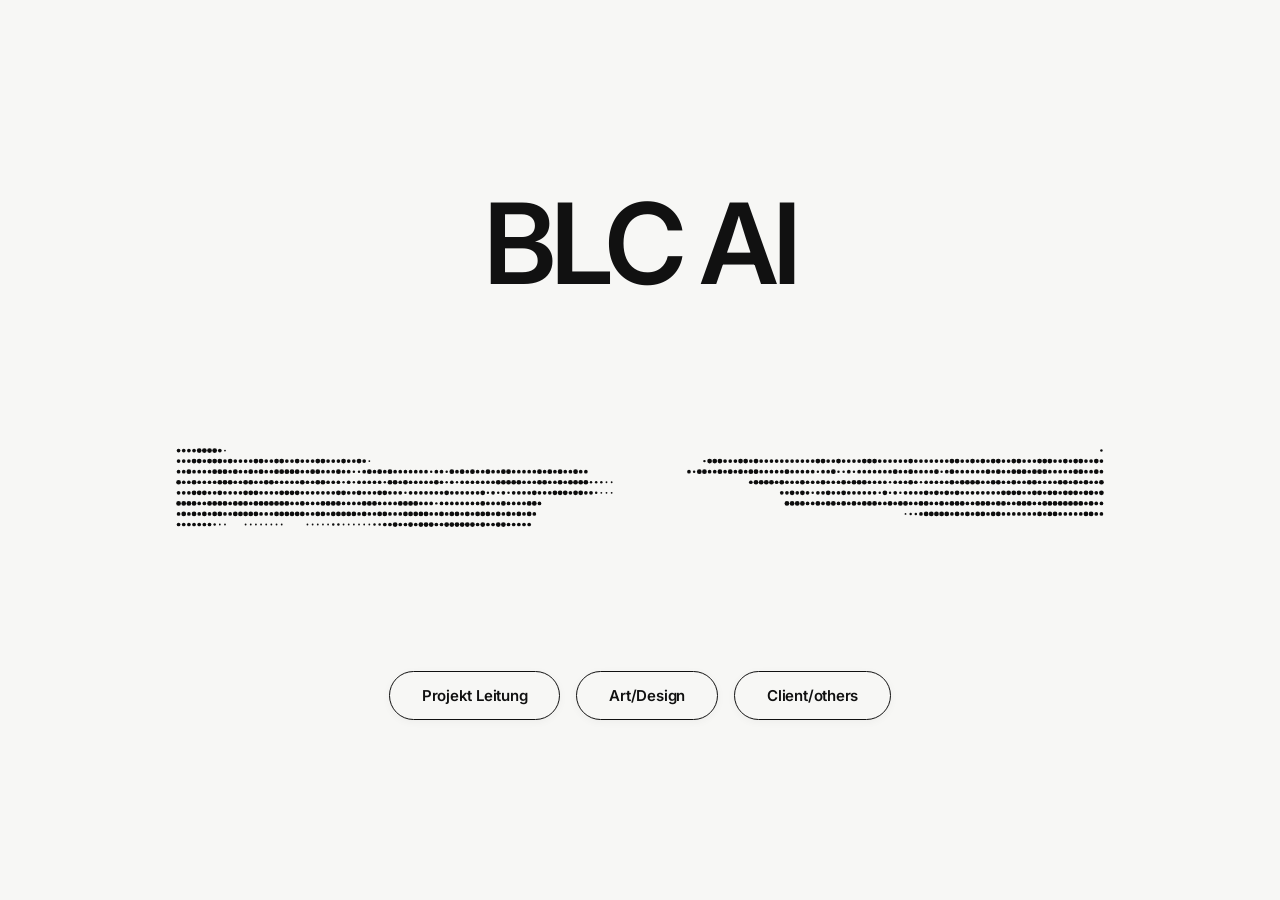
==== commit 301c0c3b: "update update" ====
--- a/index.html
+++ b/index.html
@@ -31,19 +31,17 @@
 
       <ul class="nav-links">
         <li><a href="index.html" class="active">Home</a></li>
+        <li><a href="the-bible.html">The B.AI.B.L.E</a></li>
         <li><a href="how-to-produce.html">How to Produce with AI</a></li>
         <li><a href="when-to-use.html">When to Use AI</a></li>
+        <li><a href="model-stack.html">Model Stack</a></li>
         <li><a href="time-calculator.html">Time Calculator</a></li>
-        <li><a href="model-stack.html">Model Stack</a></li>
       </ul>
 
-      <a href="time-calculator.html" class="pill-cta">
-        <span>Calculate Time</span>
-        <svg width="14" height="14" viewBox="0 0 24 24" fill="none" stroke="currentColor" stroke-width="2.5" stroke-linecap="round" stroke-linejoin="round">
-          <line x1="5" y1="12" x2="19" y2="12"></line>
-          <polyline points="12 5 19 12 12 19"></polyline>
-        </svg>
-      </a>
+      <div class="nav-role-badge">
+        <span class="role-badge-label">Role: <strong id="currentRoleName">Art/Design</strong></span>
+        <button class="role-switch-btn" id="switchRoleBtn" title="Switch role view">Switch</button>
+      </div>
     </div>
   </nav>
 
@@ -59,6 +57,15 @@
       <div class="animation-stage-container">
         <canvas id="dots"></canvas>
       </div>
+
+      <!-- Role Gate Selector (Visible before the page is open) -->
+      <div class="role-gate-container" id="roleGate">
+        <div class="role-gate-buttons">
+          <button class="role-gate-btn" data-role="pm">Projekt Leitung</button>
+          <button class="role-gate-btn" data-role="art">Art/Design</button>
+          <button class="role-gate-btn" data-role="client">Client/others</button>
+        </div>
+      </div>
     </div>
   </header>
 
@@ -71,23 +78,23 @@
         <span class="section-tag">Explore The Platform</span>
         <h2 class="section-title">The Complete AI Production Standard</h2>
         <p class="section-lead">
-          Divided into four focused spaces: from the staged 8-step pipeline and practical helper guides to realistic production calculations and vetted model stacks.
+          Divided into four focused spaces: from the staged 9-step pipeline and practical helper guides to realistic production calculations and vetted model stacks.
         </p>
       </div>
 
       <div class="portal-grid">
         
-        <!-- Portal 1: How to Produce with AI -->
-        <a href="how-to-produce.html" class="portal-card">
+        <!-- Portal 1: The B.AI.B.L.E -->
+        <a href="the-bible.html" class="portal-card">
           <div class="portal-card-top">
-            <span class="portal-tag">Production Pipeline</span>
-            <h3 class="portal-title">How to Produce with AI</h3>
+            <span class="portal-tag">Creative Manifesto</span>
+            <h3 class="portal-title">The B.AI.B.L.E</h3>
             <p class="portal-desc">
-              The 8-step staged craft: LLM creative sparring, 7-part prompt architecture, image draft iterations, motion physics, and point-of-no-return mastering.
+              The 10 commandments: foundational studio rules for thinking independently, keeping human creative direction, and prioritizing quality over speed.
             </p>
           </div>
           <div class="portal-link-arrow">
-            <span>Explore The 8-Step Pipeline</span>
+            <span>Read The 10 Commandments</span>
             <svg width="16" height="16" viewBox="0 0 24 24" fill="none" stroke="currentColor" stroke-width="2.5" stroke-linecap="round" stroke-linejoin="round">
               <line x1="5" y1="12" x2="19" y2="12"></line>
               <polyline points="12 5 19 12 12 19"></polyline>
@@ -95,7 +102,25 @@
           </div>
         </a>
 
-        <!-- Portal 2: When to Use AI -->
+        <!-- Portal 2: How to Produce with AI -->
+        <a href="how-to-produce.html" class="portal-card">
+          <div class="portal-card-top">
+            <span class="portal-tag">Production Pipeline</span>
+            <h3 class="portal-title">How to Produce with AI</h3>
+            <p class="portal-desc">
+              The 9-step staged craft: LLM creative sparring, 7-part prompt architecture, image draft iterations, motion physics, and point-of-no-return mastering.
+            </p>
+          </div>
+          <div class="portal-link-arrow">
+            <span>Explore The 9-Step Pipeline</span>
+            <svg width="16" height="16" viewBox="0 0 24 24" fill="none" stroke="currentColor" stroke-width="2.5" stroke-linecap="round" stroke-linejoin="round">
+              <line x1="5" y1="12" x2="19" y2="12"></line>
+              <polyline points="12 5 19 12 12 19"></polyline>
+            </svg>
+          </div>
+        </a>
+
+        <!-- Portal 3: When to Use AI -->
         <a href="when-to-use.html" class="portal-card">
           <div class="portal-card-top">
             <span class="portal-tag">Human-First Philosophy</span>
@@ -106,24 +131,6 @@
           </div>
           <div class="portal-link-arrow">
             <span>Read Creative Philosophy</span>
-            <svg width="16" height="16" viewBox="0 0 24 24" fill="none" stroke="currentColor" stroke-width="2.5" stroke-linecap="round" stroke-linejoin="round">
-              <line x1="5" y1="12" x2="19" y2="12"></line>
-              <polyline points="12 5 19 12 12 19"></polyline>
-            </svg>
-          </div>
-        </a>
-
-        <!-- Portal 3: Time Calculator -->
-        <a href="time-calculator.html" class="portal-card">
-          <div class="portal-card-top">
-            <span class="portal-tag">Interactive Estimator</span>
-            <h3 class="portal-title">Time Calculator</h3>
-            <p class="portal-desc">
-              Calculate realistic project hours based on prompt exploration benchmarks and expert human finishing (88% human craft / 12% AI generation ratio).
-            </p>
-          </div>
-          <div class="portal-link-arrow">
-            <span>Launch Scope Calculator</span>
             <svg width="16" height="16" viewBox="0 0 24 24" fill="none" stroke="currentColor" stroke-width="2.5" stroke-linecap="round" stroke-linejoin="round">
               <line x1="5" y1="12" x2="19" y2="12"></line>
               <polyline points="12 5 19 12 12 19"></polyline>
@@ -149,6 +156,24 @@
           </div>
         </a>
 
+        <!-- Portal 5: Time Calculator -->
+        <a href="time-calculator.html" class="portal-card">
+          <div class="portal-card-top">
+            <span class="portal-tag">Interactive Estimator</span>
+            <h3 class="portal-title">Time Calculator</h3>
+            <p class="portal-desc">
+              Calculate realistic project hours based on prompt exploration benchmarks and expert human finishing (88% human craft / 12% AI generation ratio).
+            </p>
+          </div>
+          <div class="portal-link-arrow">
+            <span>Launch Scope Calculator</span>
+            <svg width="16" height="16" viewBox="0 0 24 24" fill="none" stroke="currentColor" stroke-width="2.5" stroke-linecap="round" stroke-linejoin="round">
+              <line x1="5" y1="12" x2="19" y2="12"></line>
+              <polyline points="12 5 19 12 12 19"></polyline>
+            </svg>
+          </div>
+        </a>
+
       </div>
 
       <!-- The Core Philosophy -->
@@ -165,58 +190,6 @@
     </div>
   </main>
 
-  <!-- =========================================================================
-       FOOTER
-       ========================================================================= -->
-  <footer class="site-footer">
-    <div class="container">
-      <div class="footer-top">
-        <div class="footer-brand-col">
-          <h4 class="footer-brand-title">BLC AI</h4>
-          <p class="footer-brand-desc">
-            The studio standard for intelligent creative production. 
-            Blending frontier foundation models with senior human art direction, compositing, and color science.
-          </p>
-        </div>
-
-        <div class="footer-links-col">
-          <div>
-            <div class="link-group-title">The Platform</div>
-            <ul class="footer-nav-list">
-              <li><a href="index.html">Home Overview</a></li>
-              <li><a href="how-to-produce.html">The 8-Step Pipeline</a></li>
-              <li><a href="when-to-use.html">When to Use AI</a></li>
-              <li><a href="time-calculator.html">Production Time Calculator</a></li>
-            </ul>
-          </div>
-
-          <div>
-            <div class="link-group-title">Model Ecosystem</div>
-            <ul class="footer-nav-list">
-              <li><a href="model-stack.html">Krea.AI Suite</a></li>
-              <li><a href="model-stack.html">Flux 3 Pro</a></li>
-              <li><a href="model-stack.html">Runway Gen-3</a></li>
-              <li><a href="model-stack.html">Kling 4</a></li>
-            </ul>
-          </div>
-
-          <div>
-            <div class="link-group-title">Initiate Project</div>
-            <ul class="footer-nav-list">
-              <li><a href="time-calculator.html">Calculate Production Scope</a></li>
-              <li><a href="how-to-produce.html">Explore The Workflow</a></li>
-            </ul>
-          </div>
-        </div>
-      </div>
-
-      <div class="footer-bottom">
-        <div>&copy; 2026 BLC AI. Crafted for modern creators & studios.</div>
-        <div>Off-white dot-matrix aesthetic · Human-in-the-loop pipeline.</div>
-      </div>
-    </div>
-  </footer>
-
   <!-- Scripts -->
   <script src="dot-matrix.js"></script>
   <script src="app.js"></script>
--- a/style.css
+++ b/style.css
@@ -357,13 +357,13 @@
 }
 
 /* ==========================================================================
-   Section: HOW TO PRODUCE WITH AI (8 Steps)
+   Section: HOW TO PRODUCE WITH AI (9 Steps)
    ========================================================================== */
 
 .workflow-video-container {
   width: 100%;
   max-width: 960px;
-  margin: 0 auto clamp(28px, 4.5vw, 48px);
+  margin: 0 auto clamp(24px, 4vw, 36px);
   border-radius: 20px;
   overflow: hidden;
   box-shadow: 0 20px 48px rgba(0, 0, 0, 0.08);
@@ -380,71 +380,429 @@
   outline: none;
 }
 
+/* 9-Step Simplified Overview Timeline (Black line with black circles & white text) */
+.pipeline-overview-bar {
+  width: 100%;
+  max-width: 960px;
+  margin: 0 auto clamp(32px, 5vw, 54px);
+  position: relative;
+}
+
+.pipeline-track {
+  position: relative;
+  display: flex;
+  justify-content: space-between;
+  align-items: flex-start;
+  width: 100%;
+  padding: 16px 0 46px;
+}
+
+.pipeline-line {
+  position: absolute;
+  top: 37px;
+  left: 21px;
+  right: 21px;
+  height: 2px;
+  background: #111111;
+  z-index: 1;
+}
+
+/* Reconnecting Straight 90° Return Line in same style as main line (Step 09 -> Step 03) */
+.pipeline-reconnect-wrap {
+  position: absolute;
+  top: 84px;
+  left: calc(25% + 10.5px);
+  right: 21px;
+  height: 18px;
+  border-left: 2px solid #111111;
+  border-bottom: 2px solid #111111;
+  border-right: 2px solid #111111;
+  border-top: none;
+  border-radius: 0;
+  z-index: 2;
+  text-decoration: none;
+  cursor: pointer;
+  transition: opacity 0.2s ease;
+}
+
+.pipeline-reconnect-wrap:hover {
+  opacity: 0.65;
+}
+
+.reconnect-subtext {
+  position: absolute;
+  top: 22px;
+  left: 50%;
+  transform: translateX(-50%);
+  font-family: var(--font-mono);
+  font-size: 11px;
+  font-weight: 500;
+  color: var(--mute);
+  letter-spacing: 0.02em;
+  white-space: nowrap;
+  pointer-events: none;
+}
+
+.step-node {
+  display: flex;
+  flex-direction: column;
+  align-items: center;
+  text-decoration: none;
+  position: relative;
+  z-index: 2;
+  cursor: pointer;
+  group: hover;
+}
+
+.step-node-circle {
+  width: 42px;
+  height: 42px;
+  border-radius: 50%;
+  background: #111111;
+  color: #ffffff;
+  display: flex;
+  align-items: center;
+  justify-content: center;
+  font-family: var(--font-mono);
+  font-size: 13.5px;
+  font-weight: 700;
+  box-shadow: 0 2px 8px rgba(0, 0, 0, 0.15);
+  transition: transform 0.2s cubic-bezier(0.2, 0.8, 0.2, 1), background-color 0.2s ease, box-shadow 0.2s ease;
+}
+
+.step-node:hover .step-node-circle {
+  transform: scale(1.14);
+  background: #000000;
+  box-shadow: 0 6px 18px rgba(0, 0, 0, 0.25);
+}
+
+.step-node-name {
+  font-size: 11.5px;
+  font-weight: 600;
+  color: var(--ink);
+  margin-top: 10px;
+  text-align: center;
+  white-space: nowrap;
+  letter-spacing: -0.01em;
+  transition: color 0.2s ease;
+}
+
+.step-node:hover .step-node-name {
+  color: #000000;
+  text-decoration: underline;
+}
+
+@media (max-width: 900px) {
+  .pipeline-overview-bar {
+    overflow-x: auto;
+    padding-bottom: 12px;
+    -webkit-overflow-scrolling: touch;
+    scrollbar-width: thin;
+  }
+  .pipeline-track {
+    min-width: 760px;
+    padding: 16px 0 46px;
+  }
+  .pipeline-line {
+    left: 21px;
+    right: 21px;
+    top: 37px;
+  }
+}
+
+/* Step Cards Layout: Left-Aligned Content + Right-Side Icon */
 .workflow-timeline {
   display: flex;
   flex-direction: column;
-  gap: 36px;
-  margin-top: 40px;
+  gap: 28px;
+  margin-top: 36px;
 }
 
 .step-card {
   background: var(--card-bg);
   border: 1px solid var(--card-border);
   border-radius: 20px;
-  padding: clamp(28px, 4vw, 44px);
+  padding: clamp(28px, 4vw, 40px);
   position: relative;
-  transition: box-shadow 0.3s ease, border-color 0.3s ease;
+  transition: box-shadow 0.25s ease, border-color 0.25s ease, transform 0.2s ease;
+  scroll-margin-top: 100px;
 }
 
 .step-card:hover {
-  box-shadow: 0 20px 40px rgba(0, 0, 0, 0.04);
-  border-color: rgba(17, 17, 17, 0.14);
-}
-
-.step-header {
-  display: flex;
-  align-items: flex-start;
+  box-shadow: 0 16px 36px rgba(0, 0, 0, 0.04);
+  border-color: rgba(17, 17, 17, 0.16);
+  transform: translateY(-2px);
+}
+
+.step-card-layout {
+  display: flex;
+  align-items: center;
   justify-content: space-between;
-  margin-bottom: 16px;
-  flex-wrap: wrap;
+  gap: clamp(24px, 4vw, 44px);
+}
+
+.step-card-content {
+  flex: 1;
+  min-width: 0;
+  text-align: left;
+}
+
+.step-meta {
+  display: flex;
+  align-items: center;
   gap: 12px;
-}
-
-.step-meta {
-  display: flex;
-  align-items: center;
-  gap: 12px;
+  margin-bottom: 12px;
 }
 
 .step-num {
   font-family: var(--font-mono);
-  font-size: 13px;
-  font-weight: 600;
+  font-size: 12.5px;
+  font-weight: 700;
   padding: 4px 10px;
   background: var(--card-subtle);
   color: var(--ink);
   border-radius: 6px;
+  letter-spacing: 0.04em;
 }
 
 .step-stage-tag {
-  font-size: 12.5px;
+  font-size: 11.5px;
+  font-weight: 600;
+  text-transform: uppercase;
+  letter-spacing: 0.08em;
+  color: var(--mute);
+}
+
+.step-title {
+  font-size: clamp(22px, 2.3vw, 29px);
+  font-weight: 600;
+  letter-spacing: -0.025em;
+  line-height: 1.22;
+  color: var(--ink);
+  margin-bottom: 12px;
+  text-align: left;
+}
+
+.step-desc {
+  font-size: 15px;
+  color: var(--sub);
+  line-height: 1.6;
+  text-align: left;
+  margin-bottom: 16px;
+  max-width: 680px;
+}
+
+.step-tools-list {
+  display: flex;
+  align-items: center;
+  flex-wrap: wrap;
+  gap: 8px;
+  margin-top: 14px;
+}
+
+.tools-label {
+  font-size: 11.5px;
+  font-weight: 600;
+  text-transform: uppercase;
+  letter-spacing: 0.06em;
+  color: var(--mute);
+  margin-right: 4px;
+}
+
+.tool-chip {
+  font-size: 12px;
   font-weight: 500;
-  color: var(--sub);
+  color: var(--ink);
+  background: var(--bg);
+  border: 1px solid var(--card-border);
+  padding: 3px 10px;
+  border-radius: 999px;
+  letter-spacing: -0.01em;
+}
+
+/* Step Card Image Container & Placeholder Slot */
+.step-card-image-wrap {
+  flex-shrink: 0;
+  width: clamp(280px, 36vw, 380px);
+  max-width: 44%;
+  border-radius: 14px;
+}
+
+.step-image-placeholder {
+  width: 100%;
+  aspect-ratio: 4 / 3;
+  border-radius: 14px;
+  background: var(--bg);
+  border: 1.5px dashed rgba(17, 17, 17, 0.22);
+  display: flex;
+  flex-direction: column;
+  align-items: center;
+  justify-content: center;
+  gap: 8px;
+  padding: 24px 16px;
+  text-align: center;
+  transition: border-color 0.25s ease, background-color 0.25s ease, transform 0.25s ease;
+  user-select: none;
+}
+
+.step-card:hover .step-image-placeholder {
+  border-color: rgba(17, 17, 17, 0.45);
+  background: #ffffff;
+  transform: translateY(-2px);
+}
+
+.step-image-placeholder svg {
+  color: var(--mute);
+  transition: color 0.25s ease, transform 0.25s ease;
+}
+
+.step-card:hover .step-image-placeholder svg {
+  color: var(--ink);
+  transform: scale(1.08);
+}
+
+.placeholder-label {
+  font-size: 13px;
+  font-weight: 600;
+  color: var(--ink);
+  letter-spacing: -0.01em;
+}
+
+.placeholder-hint {
+  font-family: var(--font-mono);
+  font-size: 11px;
+  color: var(--mute);
+  letter-spacing: 0.02em;
+}
+
+/* Pipeline Step Images */
+.step-card-image-wrap img {
+  width: 100%;
+  aspect-ratio: 4 / 3;
+  object-fit: cover;
+  border-radius: 14px;
+  border: 1px solid var(--card-border);
+  display: block;
+  background: var(--card-subtle);
+  box-shadow: 0 4px 16px rgba(0, 0, 0, 0.04);
+  transition: transform 0.25s cubic-bezier(0.2, 0.8, 0.2, 1), box-shadow 0.25s ease, border-color 0.25s ease;
+  cursor: zoom-in;
+}
+
+.step-card:hover .step-card-image-wrap img {
+  transform: scale(1.025);
+  box-shadow: 0 12px 28px rgba(0, 0, 0, 0.09);
+  border-color: rgba(17, 17, 17, 0.2);
+}
+
+/* Pipeline Image Lightbox Modal */
+.image-lightbox {
+  position: fixed;
+  inset: 0;
+  z-index: 9999;
+  background: rgba(17, 17, 17, 0.88);
+  backdrop-filter: blur(10px);
+  -webkit-backdrop-filter: blur(10px);
+  display: flex;
+  flex-direction: column;
+  align-items: center;
+  justify-content: center;
+  padding: 24px;
+  opacity: 0;
+  pointer-events: none;
+  transition: opacity 0.25s ease;
+}
+
+.image-lightbox.active {
+  opacity: 1;
+  pointer-events: auto;
+}
+
+.image-lightbox-content {
+  position: relative;
+  max-width: min(1080px, 92vw);
+  max-height: 86vh;
+  display: flex;
+  flex-direction: column;
+  align-items: center;
+  transform: scale(0.96);
+  transition: transform 0.25s cubic-bezier(0.2, 0.8, 0.2, 1);
+}
+
+.image-lightbox.active .image-lightbox-content {
+  transform: scale(1);
+}
+
+.image-lightbox-img {
+  max-width: 100%;
+  max-height: 78vh;
+  object-fit: contain;
+  border-radius: 12px;
+  box-shadow: 0 24px 60px rgba(0, 0, 0, 0.45);
+  border: 1px solid rgba(255, 255, 255, 0.12);
+  background: #000;
+}
+
+.image-lightbox-caption {
+  margin-top: 14px;
+  font-size: 13.5px;
+  color: rgba(255, 255, 255, 0.82);
+  text-align: center;
+  max-width: 720px;
+  line-height: 1.45;
+}
+
+.image-lightbox-close {
+  position: absolute;
+  top: -46px;
+  right: 0;
+  background: rgba(255, 255, 255, 0.14);
+  color: #ffffff;
+  border: 1px solid rgba(255, 255, 255, 0.2);
+  border-radius: 999px;
+  width: 36px;
+  height: 36px;
+  display: flex;
+  align-items: center;
+  justify-content: center;
+  font-size: 18px;
+  cursor: pointer;
+  transition: background 0.2s ease, transform 0.2s ease;
+}
+
+.image-lightbox-close:hover {
+  background: rgba(255, 255, 255, 0.26);
+  transform: scale(1.06);
+}
+
+.point-of-no-return-badge {
+  display: inline-flex;
+  align-items: center;
+  gap: 6px;
+  font-size: 11.5px;
+  font-weight: 700;
   text-transform: uppercase;
-  letter-spacing: 0.05em;
-}
-
-.step-title {
-  font-size: clamp(22px, 2.4vw, 30px);
-  margin-bottom: 14px;
-  color: var(--ink);
-}
-
-.step-desc {
-  font-size: 1.05rem;
-  color: var(--sub);
-  margin-bottom: 24px;
-  max-width: 900px;
+  letter-spacing: 0.08em;
+  color: #b91c1c;
+  background: rgba(239, 68, 68, 0.1);
+  padding: 4px 10px;
+  border-radius: 6px;
+  margin-bottom: 12px;
+}
+
+@media (max-width: 820px) {
+  .step-card-layout {
+    flex-direction: column;
+    align-items: stretch;
+    gap: 22px;
+  }
+  .step-card-image-wrap {
+    width: 100%;
+    max-width: 100%;
+  }
+  .step-image-placeholder {
+    aspect-ratio: 16 / 9;
+  }
 }
 
 .step-models-box {
@@ -844,6 +1202,99 @@
   color: #333333;
   line-height: 1.55;
   word-break: break-word;
+}
+
+/* ==========================================================================
+   Section: THE B.AI.B.L.E (The 10 Commandments)
+   ========================================================================== */
+
+.bible-section {
+  margin-top: clamp(64px, 8vw, 110px);
+  padding-top: clamp(48px, 6vw, 80px);
+  border-top: 1px solid var(--border-light);
+}
+
+.bible-header {
+  margin-bottom: clamp(36px, 5vw, 60px);
+  text-align: center;
+}
+
+.bible-subline {
+  font-size: clamp(17px, 1.4vw, 22px);
+  font-weight: 500;
+  color: var(--ink);
+  margin-top: 8px;
+  letter-spacing: -0.01em;
+}
+
+.bible-grid {
+  display: grid;
+  grid-template-columns: repeat(2, 1fr);
+  gap: 24px;
+}
+
+.bible-card {
+  background: var(--card-bg);
+  border: 1px solid var(--card-border);
+  border-radius: 20px;
+  padding: clamp(28px, 3.5vw, 40px);
+  display: flex;
+  flex-direction: column;
+  transition: transform 0.25s ease, border-color 0.25s ease, box-shadow 0.25s ease;
+  position: relative;
+}
+
+.bible-card:hover {
+  transform: translateY(-2px);
+  border-color: rgba(17, 17, 17, 0.2);
+  box-shadow: 0 16px 36px rgba(0, 0, 0, 0.04);
+}
+
+.bible-card-header {
+  display: flex;
+  align-items: center;
+  justify-content: space-between;
+  margin-bottom: 14px;
+}
+
+.bible-num {
+  font-family: var(--font-mono);
+  font-size: 13px;
+  font-weight: 700;
+  color: var(--ink);
+  background: var(--card-subtle);
+  padding: 4px 10px;
+  border-radius: 6px;
+  letter-spacing: 0.04em;
+}
+
+.bible-badge {
+  font-size: 11px;
+  font-weight: 600;
+  text-transform: uppercase;
+  letter-spacing: 0.1em;
+  color: var(--mute);
+}
+
+.bible-title {
+  font-size: clamp(19px, 1.6vw, 23px);
+  font-weight: 600;
+  line-height: 1.3;
+  letter-spacing: -0.02em;
+  color: var(--ink);
+  margin-bottom: 12px;
+}
+
+.bible-body {
+  font-size: 14.5px;
+  color: var(--sub);
+  line-height: 1.6;
+}
+
+@media (max-width: 820px) {
+  .bible-grid {
+    grid-template-columns: 1fr;
+  }
 }
 
 /* ==========================================================================
@@ -1420,6 +1871,127 @@
 }
 
 /* ==========================================================================
+   Role Gate Screen ("Before the page is open")
+   ========================================================================== */
+
+body.gate-active .site-nav {
+  display: none !important;
+}
+
+body.gate-active .home-portals-section {
+  display: none !important;
+}
+
+body.gate-active .hero-section {
+  min-height: 100vh;
+  display: flex;
+  flex-direction: column;
+  justify-content: center;
+  align-items: center;
+  padding: 40px 24px;
+}
+
+body.gate-active .hero-content {
+  width: 100%;
+  max-width: 960px;
+  display: flex;
+  flex-direction: column;
+  align-items: center;
+  justify-content: center;
+}
+
+.role-gate-container {
+  display: none;
+  margin-top: 36px;
+  text-align: center;
+  z-index: 10;
+  position: relative;
+  width: 100%;
+}
+
+body.gate-active .role-gate-container {
+  display: block;
+}
+
+.role-gate-buttons {
+  display: inline-flex;
+  align-items: center;
+  justify-content: center;
+  gap: 16px;
+  flex-wrap: wrap;
+}
+
+.role-gate-btn {
+  font-family: var(--font-sans);
+  font-size: 15px;
+  font-weight: 600;
+  color: #111111;
+  background: var(--bg);
+  border: 1.5px solid #111111;
+  padding: 14px 32px;
+  border-radius: 999px;
+  cursor: pointer;
+  letter-spacing: -0.015em;
+  transition: all 0.22s cubic-bezier(0.16, 1, 0.3, 1);
+  box-shadow: 0 2px 8px rgba(0, 0, 0, 0.04);
+}
+
+.role-gate-btn:hover {
+  background: #111111;
+  color: #ffffff;
+  transform: translateY(-2px);
+  box-shadow: 0 10px 24px rgba(0, 0, 0, 0.14);
+}
+
+.role-gate-btn:active {
+  transform: translateY(0);
+}
+
+/* Nav Role Badge & Switcher */
+.nav-role-badge {
+  display: flex;
+  align-items: center;
+  gap: 8px;
+  background: var(--card-subtle);
+  border: 1px solid var(--card-border);
+  padding: 4px 10px;
+  border-radius: 999px;
+  font-size: 12px;
+  color: var(--sub);
+  white-space: nowrap;
+}
+
+.role-badge-label {
+  font-size: 11.5px;
+  color: var(--sub);
+}
+
+.role-badge-label strong {
+  color: var(--ink);
+  font-weight: 600;
+}
+
+.role-switch-btn {
+  background: #111111;
+  color: #ffffff;
+  border: none;
+  font-family: var(--font-mono);
+  font-size: 10px;
+  font-weight: 700;
+  text-transform: uppercase;
+  letter-spacing: 0.05em;
+  padding: 2px 8px;
+  border-radius: 999px;
+  cursor: pointer;
+  transition: opacity 0.2s ease, transform 0.2s ease;
+}
+
+.role-switch-btn:hover {
+  opacity: 0.8;
+  transform: scale(1.05);
+}
+
+/* ==========================================================================
    Responsive Breakpoints (≤768px)
    ========================================================================== */
 
@@ -1427,6 +1999,23 @@
   .nav-container {
     flex-wrap: wrap;
     gap: 12px;
+  }
+
+  .role-gate-buttons {
+    flex-direction: column;
+    width: 100%;
+    max-width: 280px;
+    margin: 0 auto;
+  }
+
+  .role-gate-btn {
+    width: 100%;
+    padding: 13px 20px;
+  }
+
+  .nav-role-badge {
+    padding: 3px 8px;
+    font-size: 11px;
   }
 
   .nav-links {
